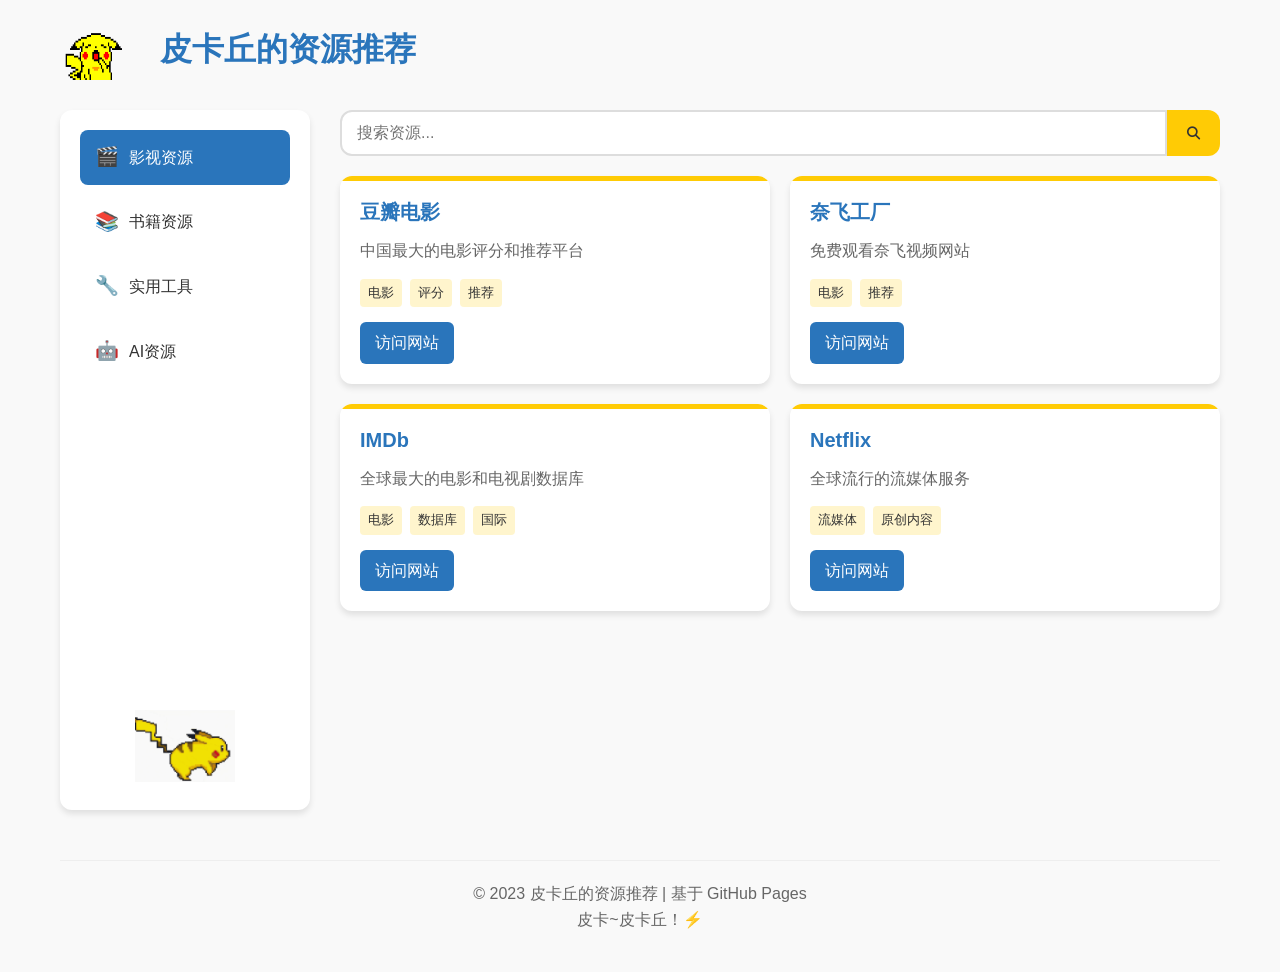
==== index.html @ 7ea78b80 "Add files via upload" ====
<!DOCTYPE html>
<html lang="zh-CN">
<head>
    <meta charset="UTF-8">
    <meta name="viewport" content="width=device-width, initial-scale=1.0">
    <title>皮卡丘的资源推荐</title>
    <link rel="stylesheet" href="css/style.css">
    <link rel="stylesheet" href="https://cdnjs.cloudflare.com/ajax/libs/font-awesome/6.4.0/css/all.min.css">
</head>
<body>
    <div class="container">
        <header>
            <div class="logo">
                <img src="images/pikachu.png" alt="皮卡丘" id="pikachu">
                <h1>皮卡丘的资源推荐</h1>
            </div>
        </header>
        
        <main>
            <aside class="sidebar">
                <div class="category-list" id="categoryList">
                    <!-- 分类将通过JS动态生成 -->
                </div>
                <div class="pikachu-animation">
                    <img src="images/pikachu-running.gif" alt="奔跑的皮卡丘">
                </div>
            </aside>
            
            <section class="content">
                <div class="search-bar">
                    <input type="text" id="searchInput" placeholder="搜索资源...">
                    <button id="searchButton"><i class="fas fa-search"></i></button>
                </div>
                
                <div class="resource-grid" id="resourceGrid">
                    <!-- 资源卡片将通过JS动态生成 -->
                </div>
            </section>
        </main>
        
        <footer>
            <p>© 2023 皮卡丘的资源推荐 | 基于 GitHub Pages</p>
            <p>皮卡~皮卡丘！⚡</p>
        </footer>
    </div>

    <script src="js/main.js"></script>
</body>
</html>
---- css/style.css ----
:root {
    --primary-color: #ffcb05; /* 皮卡丘黄 */
    --secondary-color: #2a75bb; /* 宝可梦蓝 */
    --accent-color: #ff5722;
    --text-color: #333;
    --light-bg: #f9f9f9;
    --card-bg: #fff;
    --shadow: 0 4px 6px rgba(0, 0, 0, 0.1);
    --border-radius: 12px;
}

* {
    margin: 0;
    padding: 0;
    box-sizing: border-box;
}

body {
    font-family: 'Segoe UI', Tahoma, Geneva, Verdana, sans-serif;
    background-color: var(--light-bg);
    color: var(--text-color);
    line-height: 1.6;
}

.container {
    max-width: 1200px;
    margin: 0 auto;
    padding: 20px;
}

/* 头部样式 */
header {
    margin-bottom: 30px;
}

.logo {
    display: flex;
    align-items: center;
    gap: 10px;
}

.logo img {
    width: 90px;
    height: 60px;
    animation: bounce 2s infinite;
}

.logo h1 {
    color: var(--secondary-color);
    font-size: 2rem;
}

/* 主内容区域 */
main {
    display: flex;
    gap: 30px;
    min-height: calc(100vh - 200px);
}

/* 侧边栏样式 */
.sidebar {
    flex: 0 0 250px;
    background-color: var(--card-bg);
    border-radius: var(--border-radius);
    padding: 20px;
    box-shadow: var(--shadow);
    display: flex;
    flex-direction: column;
    justify-content: space-between;
}

.category-list {
    display: flex;
    flex-direction: column;
    gap: 10px;
}

.category-item {
    display: flex;
    align-items: center;
    padding: 12px 15px;
    border-radius: 8px;
    cursor: pointer;
    transition: all 0.3s ease;
}

.category-item:hover {
    background-color: rgba(42, 117, 187, 0.1);
}

.category-item.active {
    background-color: var(--secondary-color);
    color: white;
}

.category-icon {
    margin-right: 10px;
    font-size: 1.2rem;
}

.pikachu-animation {
    margin-top: 30px;
    text-align: center;
}

.pikachu-animation img {
    width: 100px;
    height: auto;
}

/* 内容区域样式 */
.content {
    flex: 1;
}

.search-bar {
    display: flex;
    margin-bottom: 20px;
}

.search-bar input {
    flex: 1;
    padding: 12px 15px;
    border: 2px solid #ddd;
    border-radius: var(--border-radius) 0 0 var(--border-radius);
    font-size: 1rem;
    outline: none;
    transition: border-color 0.3s;
}

.search-bar input:focus {
    border-color: var(--primary-color);
}

.search-bar button {
    background-color: var(--primary-color);
    color: var(--text-color);
    border: none;
    padding: 0 20px;
    border-radius: 0 var(--border-radius) var(--border-radius) 0;
    cursor: pointer;
    transition: background-color 0.3s;
}

.search-bar button:hover {
    background-color: #e6b800;
}

/* 资源网格 */
.resource-grid {
    display: grid;
    grid-template-columns: repeat(auto-fill, minmax(300px, 1fr));
    gap: 20px;
}

.resource-card {
    background-color: var(--card-bg);
    border-radius: var(--border-radius);
    box-shadow: var(--shadow);
    overflow: hidden;
    transition: transform 0.3s, box-shadow 0.3s;
    position: relative;
}

.resource-card:hover {
    transform: translateY(-5px);
    box-shadow: 0 10px 20px rgba(0, 0, 0, 0.15);
}

.resource-card::before {
    content: '';
    position: absolute;
    top: 0;
    left: 0;
    width: 100%;
    height: 5px;
    background-color: var(--primary-color);
}

.card-content {
    padding: 20px;
}

.card-title {
    font-size: 1.25rem;
    margin-bottom: 10px;
    color: var(--secondary-color);
}

.card-description {
    color: #666;
    margin-bottom: 15px;
}

.card-tags {
    display: flex;
    flex-wrap: wrap;
    gap: 8px;
    margin-bottom: 15px;
}

.tag {
    background-color: rgba(255, 203, 5, 0.2);
    color: var(--text-color);
    padding: 4px 8px;
    border-radius: 4px;
    font-size: 0.8rem;
}

.card-link {
    display: inline-block;
    background-color: var(--secondary-color);
    color: white;
    padding: 8px 15px;
    border-radius: 6px;
    text-decoration: none;
    transition: background-color 0.3s;
}

.card-link:hover {
    background-color: #1a65ab;
}

/* 页脚样式 */
footer {
    margin-top: 50px;
    text-align: center;
    color: #666;
    padding: 20px 0;
    border-top: 1px solid #eee;
}

/* 动画 */
@keyframes bounce {
    0%, 100% {
        transform: translateY(0);
    }
    50% {
        transform: translateY(-10px);
    }
}

/* 响应式设计 */
@media (max-width: 768px) {
    main {
        flex-direction: column;
    }
    
    .sidebar {
        flex: none;
        margin-bottom: 20px;
    }
    
    .resource-grid {
        grid-template-columns: 1fr;
    }
}
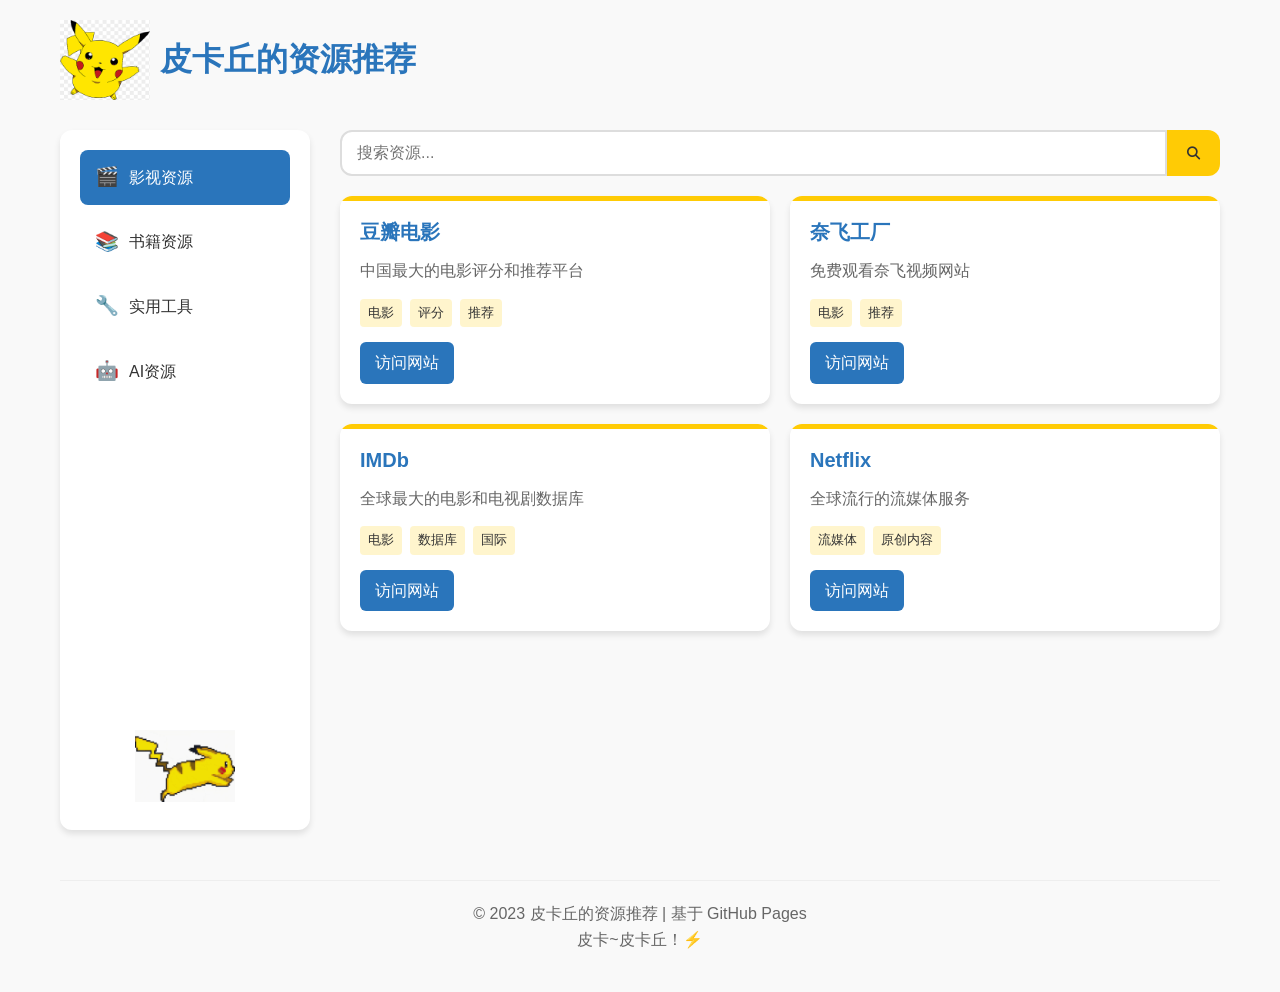
==== commit 8a7fba54: "Add files via upload" ====
--- a/index.html
+++ b/index.html
@@ -11,7 +11,7 @@
     <div class="container">
         <header>
             <div class="logo">
-                <img src="images/pikachu.png" alt="皮卡丘" id="pikachu">
+                <img src="images/pikachu1.png" alt="皮卡丘" id="pikachu">
                 <h1>皮卡丘的资源推荐</h1>
             </div>
         </header>
--- a/css/style.css
+++ b/css/style.css
@@ -41,7 +41,7 @@
 
 .logo img {
     width: 90px;
-    height: 60px;
+    height: 80px;
     animation: bounce 2s infinite;
 }
 
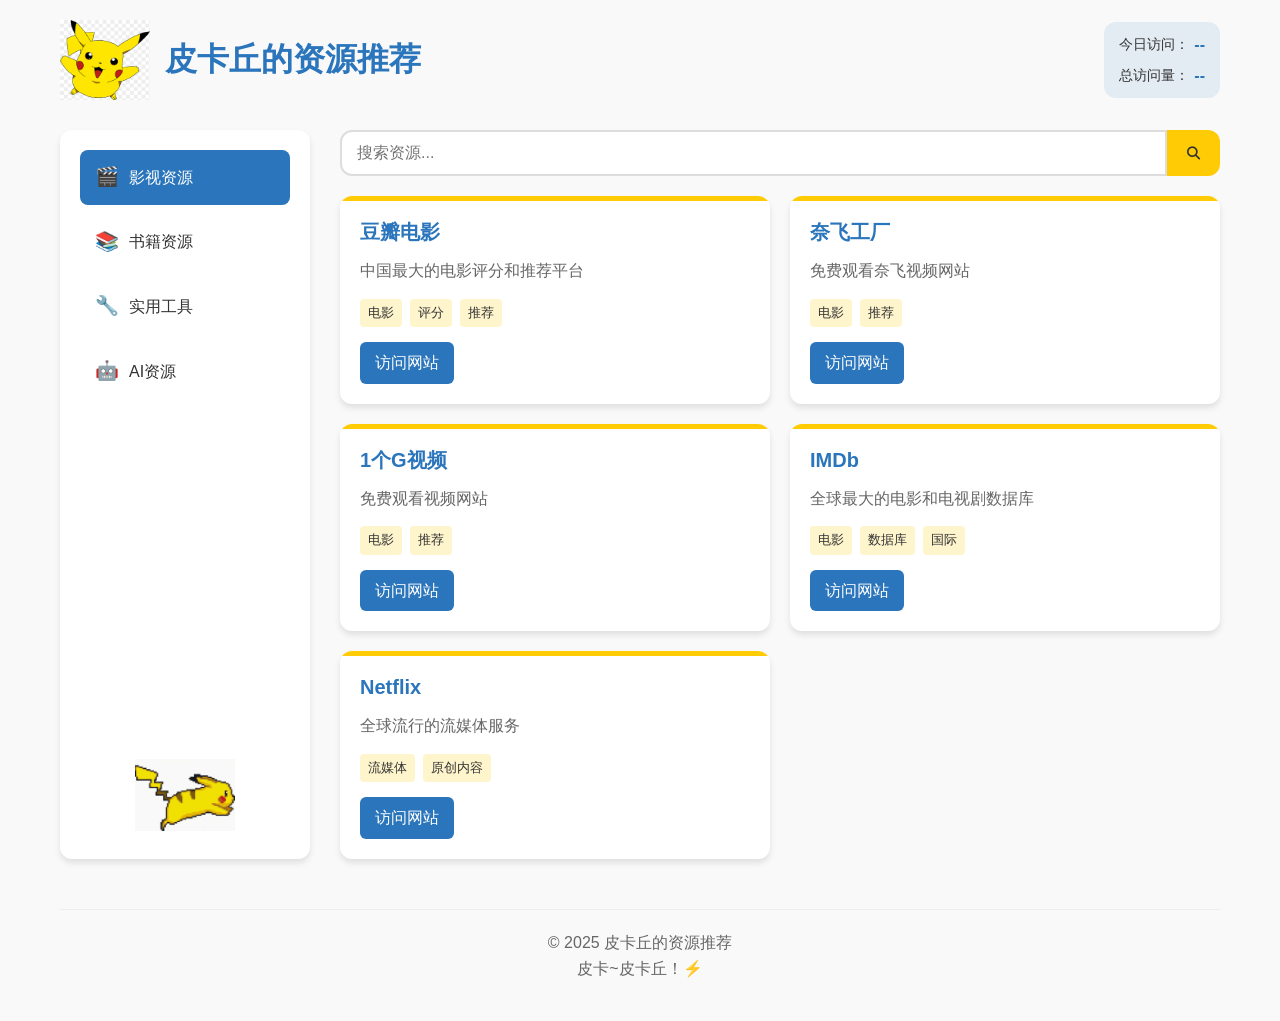
==== commit ef2b537e: "Add files via upload" ====
--- a/index.html
+++ b/index.html
@@ -9,10 +9,21 @@
 </head>
 <body>
     <div class="container">
+        <!-- 移除多余的 top-bar div，修正 header 结构 -->
         <header>
             <div class="logo">
                 <img src="images/pikachu1.png" alt="皮卡丘" id="pikachu">
                 <h1>皮卡丘的资源推荐</h1>
+            </div>
+            <div class="visit-stats">
+                <div class="stat-item">
+                    <span class="stat-label">今日访问：</span>
+                    <span class="stat-value" id="busuanzi_value_site_pv">--</span>
+                </div>
+                <div class="stat-item">
+                    <span class="stat-label">总访问量：</span>
+                    <span class="stat-value" id="busuanzi_value_site_uv">--</span>
+                </div>
             </div>
         </header>
         
@@ -39,11 +50,12 @@
         </main>
         
         <footer>
-            <p>© 2023 皮卡丘的资源推荐 | 基于 GitHub Pages</p>
+            <p>© 2025 皮卡丘的资源推荐</p>
             <p>皮卡~皮卡丘！⚡</p>
         </footer>
     </div>
 
     <script src="js/main.js"></script>
+    <script async src="//busuanzi.ibruce.info/busuanzi/2.3/busuanzi.pure.mini.js"></script>
 </body>
 </html>
--- a/css/style.css
+++ b/css/style.css
@@ -31,12 +31,49 @@
 /* 头部样式 */
 header {
     margin-bottom: 30px;
+    display: flex;
+    justify-content: space-between;
+    align-items: center;
 }
 
 .logo {
     display: flex;
     align-items: center;
-    gap: 10px;
+    gap: 15px;
+}
+
+/* 访问统计样式 */
+.visit-stats {
+    display: flex;
+    flex-direction: column;
+    gap: 5px;
+    background-color: rgba(42, 117, 187, 0.1);
+    padding: 10px 15px;
+    border-radius: var(--border-radius);
+}
+
+.stat-item {
+    display: flex;
+    align-items: center;
+    gap: 5px;
+}
+
+.stat-label {
+    font-size: 0.9rem;
+    color: var(--text-color);
+}
+
+.stat-value {
+    font-weight: bold;
+    color: var(--secondary-color);
+}
+
+/* 响应式设计 */
+@media (max-width: 768px) {
+    header {
+        flex-direction: column;
+        gap: 15px;
+    }
 }
 
 .logo img {
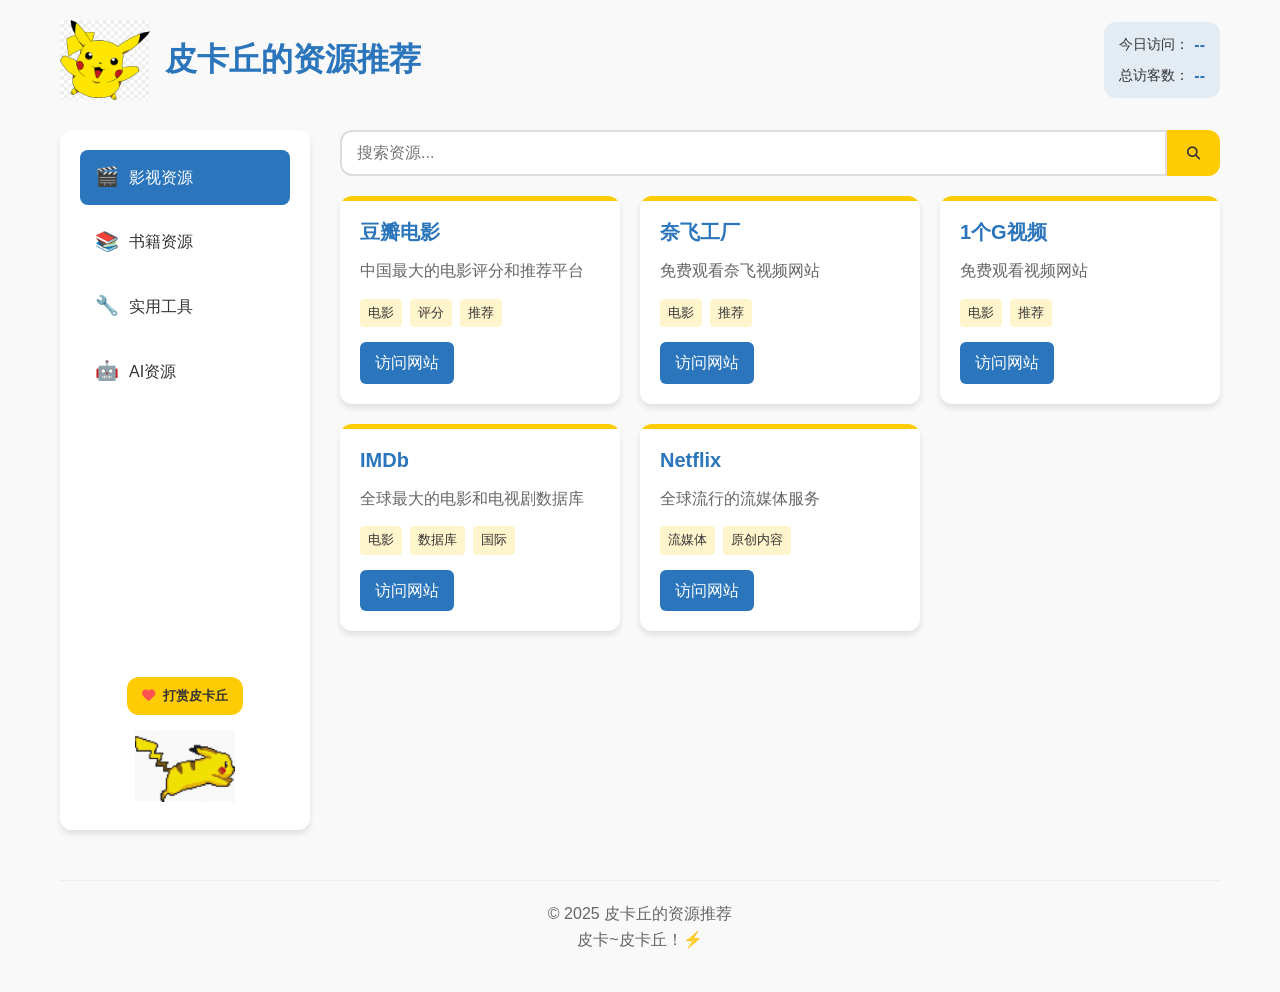
==== commit 11df93b3: "Add files via upload" ====
--- a/index.html
+++ b/index.html
@@ -21,7 +21,7 @@
                     <span class="stat-value" id="busuanzi_value_site_pv">--</span>
                 </div>
                 <div class="stat-item">
-                    <span class="stat-label">总访问量：</span>
+                    <span class="stat-label">总访客数：</span>
                     <span class="stat-value" id="busuanzi_value_site_uv">--</span>
                 </div>
             </div>
@@ -31,6 +31,12 @@
             <aside class="sidebar">
                 <div class="category-list" id="categoryList">
                     <!-- 分类将通过JS动态生成 -->
+                </div>
+                <!-- 添加打赏按钮 -->
+                <div class="donate-container">
+                    <button id="donateButton" class="donate-button">
+                        <i class="fas fa-heart"></i> 打赏皮卡丘
+                    </button>
                 </div>
                 <div class="pikachu-animation">
                     <img src="images/pikachu-running.gif" alt="奔跑的皮卡丘">
@@ -55,7 +61,44 @@
         </footer>
     </div>
 
+    <!-- 打赏模态框 -->
+    <div id="donateModal" class="modal">
+        <div class="modal-content">
+            <span class="close-button">&times;</span>
+            <h2>请皮卡丘喝杯奶茶 <i class="fas fa-coffee"></i></h2>
+            <div class="donate-tabs">
+                <div class="donate-tab active" data-tab="wechat">微信支付</div>
+                <div class="donate-tab" data-tab="alipay">支付宝</div>
+            </div>
+            <div class="donate-qrcodes">
+                <div class="qrcode-container active" id="wechat-qrcode">
+                    <img src="images/wechat-qrcode.png" alt="微信支付二维码">
+                    <p>微信扫一扫，请皮卡丘喝奶茶</p>
+                </div>
+                <div class="qrcode-container" id="alipay-qrcode">
+                    <img src="images/alipay-qrcode.png" alt="支付宝二维码">
+                    <p>支付宝扫一扫，请皮卡丘喝奶茶</p>
+                </div>
+            </div>
+            <button id="donateCompleteButton" class="donate-complete-button">我已完成打赏</button>
+        </div>
+    </div>
+
+    <!-- 感谢模态框 -->
+    <div id="thankModal" class="modal">
+        <div class="modal-content thank-content">
+            <span class="close-button">&times;</span>
+            <div class="thank-animation">
+                <img src="images/pikachu-happy.gif" alt="开心的皮卡丘">
+            </div>
+            <h2>皮卡皮卡！(≧▽≦)/</h2>
+            <p>皮卡丘收到你的心意啦！感谢你的支持，皮卡丘会继续努力推荐更多优质资源！</p>
+            <button class="close-thank-button">关闭</button>
+        </div>
+    </div>
+
     <script src="js/main.js"></script>
+    <script src="js/donate.js"></script>
     <script async src="//busuanzi.ibruce.info/busuanzi/2.3/busuanzi.pure.mini.js"></script>
 </body>
 </html>
--- a/css/style.css
+++ b/css/style.css
@@ -186,8 +186,22 @@
 /* 资源网格 */
 .resource-grid {
     display: grid;
-    grid-template-columns: repeat(auto-fill, minmax(300px, 1fr));
+    grid-template-columns: repeat(3, 1fr); /* 修改为3列 */
     gap: 20px;
+    margin-top: 20px;
+}
+
+/* 响应式设计 */
+@media (max-width: 1200px) {
+    .resource-grid {
+        grid-template-columns: repeat(2, 1fr); /* 中等屏幕显示2列 */
+    }
+}
+
+@media (max-width: 768px) {
+    .resource-grid {
+        grid-template-columns: 1fr; /* 小屏幕显示1列 */
+    }
 }
 
 .resource-card {
@@ -291,4 +305,194 @@
     .resource-grid {
         grid-template-columns: 1fr;
     }
+}
+
+/* 打赏按钮样式 */
+.donate-container {
+    margin-top: 20px;
+    text-align: center;
+}
+
+.donate-button {
+    background-color: var(--primary-color);
+    color: var(--text-color);
+    border: none;
+    padding: 10px 15px;
+    border-radius: var(--border-radius);
+    cursor: pointer;
+    font-weight: bold;
+    transition: all 0.3s;
+    display: flex;
+    align-items: center;
+    justify-content: center;
+    margin: 0 auto;
+    gap: 8px;
+}
+
+.donate-button:hover {
+    background-color: #e6b800;
+    transform: scale(1.05);
+}
+
+.donate-button i {
+    color: #ff5252;
+}
+
+/* 模态框样式 */
+.modal {
+    display: none;
+    position: fixed;
+    z-index: 1000;
+    left: 0;
+    top: 0;
+    width: 100%;
+    height: 100%;
+    background-color: rgba(0, 0, 0, 0.5);
+    align-items: center;
+    justify-content: center;
+}
+
+.modal-content {
+    background-color: white;
+    padding: 25px;
+    border-radius: var(--border-radius);
+    max-width: 500px;
+    width: 90%;
+    position: relative;
+    box-shadow: 0 5px 15px rgba(0, 0, 0, 0.3);
+    text-align: center;
+}
+
+.close-button {
+    position: absolute;
+    top: 10px;
+    right: 15px;
+    font-size: 24px;
+    cursor: pointer;
+    color: #999;
+}
+
+.close-button:hover {
+    color: #333;
+}
+
+.modal h2 {
+    margin-top: 0;
+    color: var(--secondary-color);
+    border-bottom: 2px solid var(--primary-color);
+    padding-bottom: 10px;
+    margin-bottom: 20px;
+}
+
+/* 打赏选项卡样式 */
+.donate-tabs {
+    display: flex;
+    justify-content: center;
+    margin-bottom: 20px;
+    border-bottom: 1px solid #eee;
+}
+
+.donate-tab {
+    padding: 10px 20px;
+    cursor: pointer;
+    border-bottom: 3px solid transparent;
+    transition: all 0.3s;
+}
+
+.donate-tab.active {
+    border-bottom-color: var(--primary-color);
+    color: var(--secondary-color);
+    font-weight: bold;
+}
+
+/* 二维码容器样式 */
+.donate-qrcodes {
+    margin-bottom: 20px;
+}
+
+.qrcode-container {
+    display: none;
+    flex-direction: column;
+    align-items: center;
+}
+
+.qrcode-container.active {
+    display: flex;
+}
+
+.qrcode-container img {
+    max-width: 200px;
+    margin-bottom: 10px;
+    border: 1px solid #eee;
+    padding: 10px;
+    border-radius: 5px;
+}
+
+.qrcode-container p {
+    color: #666;
+}
+
+/* 完成打赏按钮 */
+.donate-complete-button {
+    background-color: var(--secondary-color);
+    color: white;
+    border: none;
+    padding: 10px 20px;
+    border-radius: var(--border-radius);
+    cursor: pointer;
+    font-weight: bold;
+    transition: background-color 0.3s;
+    margin-top: 10px;
+}
+
+.donate-complete-button:hover {
+    background-color: #1a65ab;
+}
+
+/* 感谢模态框样式 */
+.thank-content {
+    background-color: #fffde7;
+    border: 2px solid var(--primary-color);
+}
+
+.thank-animation {
+    margin-bottom: 15px;
+}
+
+.thank-animation img {
+    max-width: 150px;
+}
+
+.close-thank-button {
+    background-color: var(--primary-color);
+    color: var(--text-color);
+    border: none;
+    padding: 10px 20px;
+    border-radius: var(--border-radius);
+    cursor: pointer;
+    font-weight: bold;
+    transition: background-color 0.3s;
+    margin-top: 15px;
+}
+
+.close-thank-button:hover {
+    background-color: #e6b800;
+}
+
+/* 调整打赏按钮与奔跑皮卡丘的间距 */
+.donate-container {
+    margin-top: auto;
+    margin-bottom: 15px;
+    text-align: center;
+}
+
+/* 皮卡丘动画容器样式调整 */
+.pikachu-animation {
+    margin-top: 0;
+    text-align: center;
+}
+
+.pikachu-animation img {
+    max-width: 100%;
+    height: auto;
 }
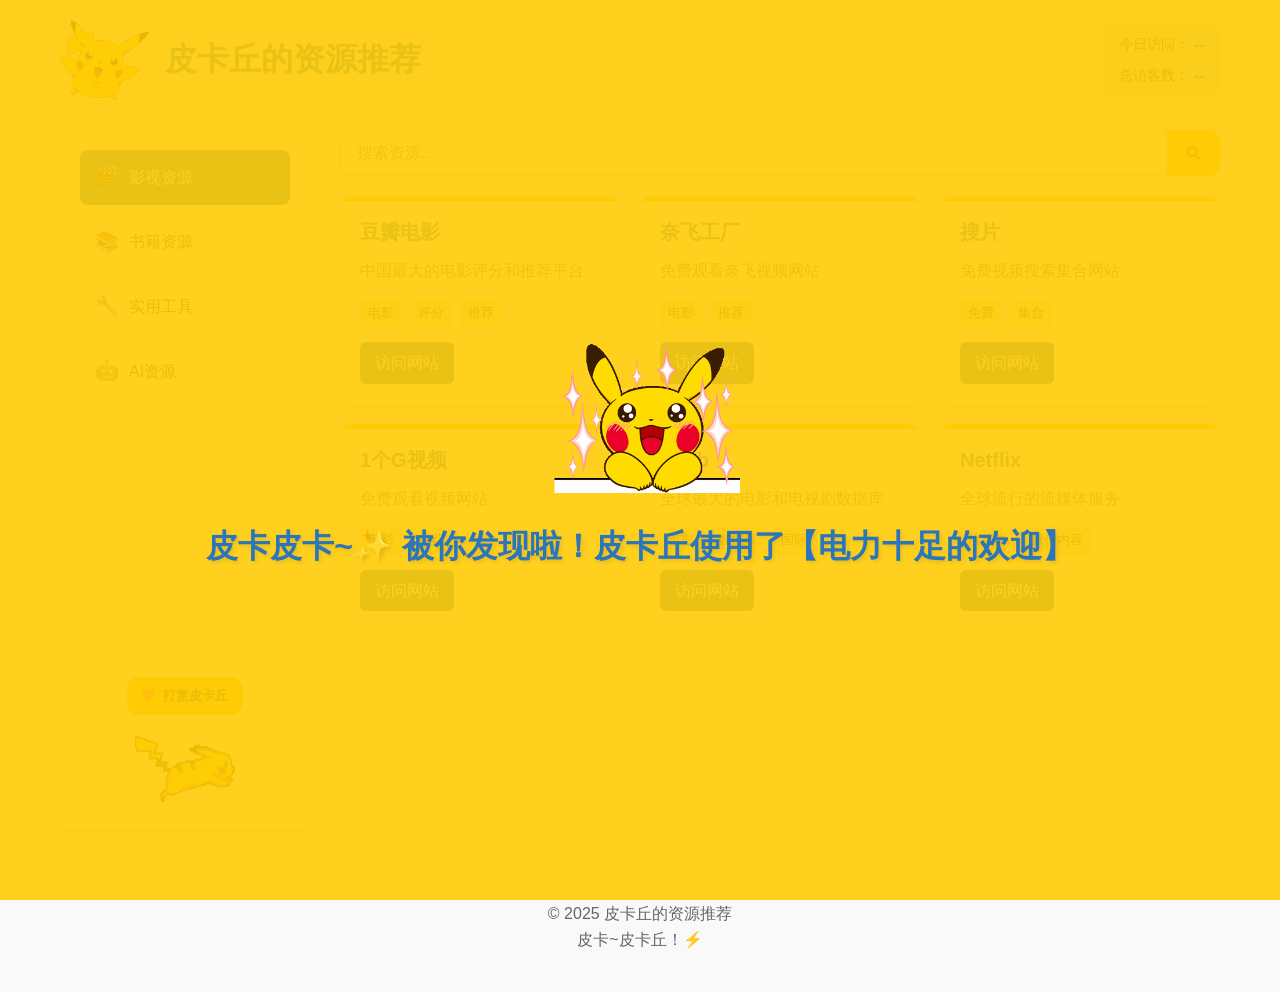
==== commit 1dbde705: "Add files via upload" ====
--- a/index.html
+++ b/index.html
@@ -8,6 +8,14 @@
     <link rel="stylesheet" href="https://cdnjs.cloudflare.com/ajax/libs/font-awesome/6.4.0/css/all.min.css">
 </head>
 <body>
+    <!-- 添加欢迎动画 -->
+    <div id="welcomeAnimation" class="welcome-animation">
+        <div class="welcome-content">
+            <img src="images/pikachu-welcome1.gif" alt="欢迎皮卡丘">
+            <h2>皮卡皮卡~✨ 被你发现啦！皮卡丘使用了【电力十足的欢迎】</h2>
+        </div>
+    </div>
+
     <div class="container">
         <!-- 移除多余的 top-bar div，修正 header 结构 -->
         <header>
@@ -97,6 +105,8 @@
         </div>
     </div>
 
+    <!-- 在其他脚本之前引入欢迎动画脚本 -->
+    <script src="js/welcome.js"></script>
     <script src="js/main.js"></script>
     <script src="js/donate.js"></script>
     <script async src="//busuanzi.ibruce.info/busuanzi/2.3/busuanzi.pure.mini.js"></script>
--- a/css/style.css
+++ b/css/style.css
@@ -495,4 +495,65 @@
 .pikachu-animation img {
     max-width: 100%;
     height: auto;
+}
+
+/* 欢迎动画样式 */
+.welcome-animation {
+    position: fixed;
+    top: 0;
+    left: 0;
+    width: 100%;
+    height: 100%;
+    background-color: rgba(255, 203, 5, 0.9);
+    display: flex;
+    justify-content: center;
+    align-items: center;
+    z-index: 2000;
+    opacity: 0;
+    visibility: hidden;
+    transition: opacity 0.5s, visibility 0.5s;
+}
+
+.welcome-animation.show {
+    opacity: 1;
+    visibility: visible;
+}
+
+.welcome-animation.hide {
+    opacity: 0;
+    visibility: hidden;
+}
+
+.welcome-content {
+    text-align: center;
+    animation: bounce-in 0.6s;
+}
+
+.welcome-content img {
+    width: 200px;
+    height: auto;
+    margin-bottom: 20px;
+}
+
+.welcome-content h2 {
+    color: var(--secondary-color);
+    font-size: 2rem;
+    text-shadow: 2px 2px 4px rgba(0, 0, 0, 0.1);
+}
+
+@keyframes bounce-in {
+    0% {
+        transform: scale(0.5);
+        opacity: 0;
+    }
+    50% {
+        transform: scale(1.05);
+    }
+    70% {
+        transform: scale(0.95);
+    }
+    100% {
+        transform: scale(1);
+        opacity: 1;
+    }
 }
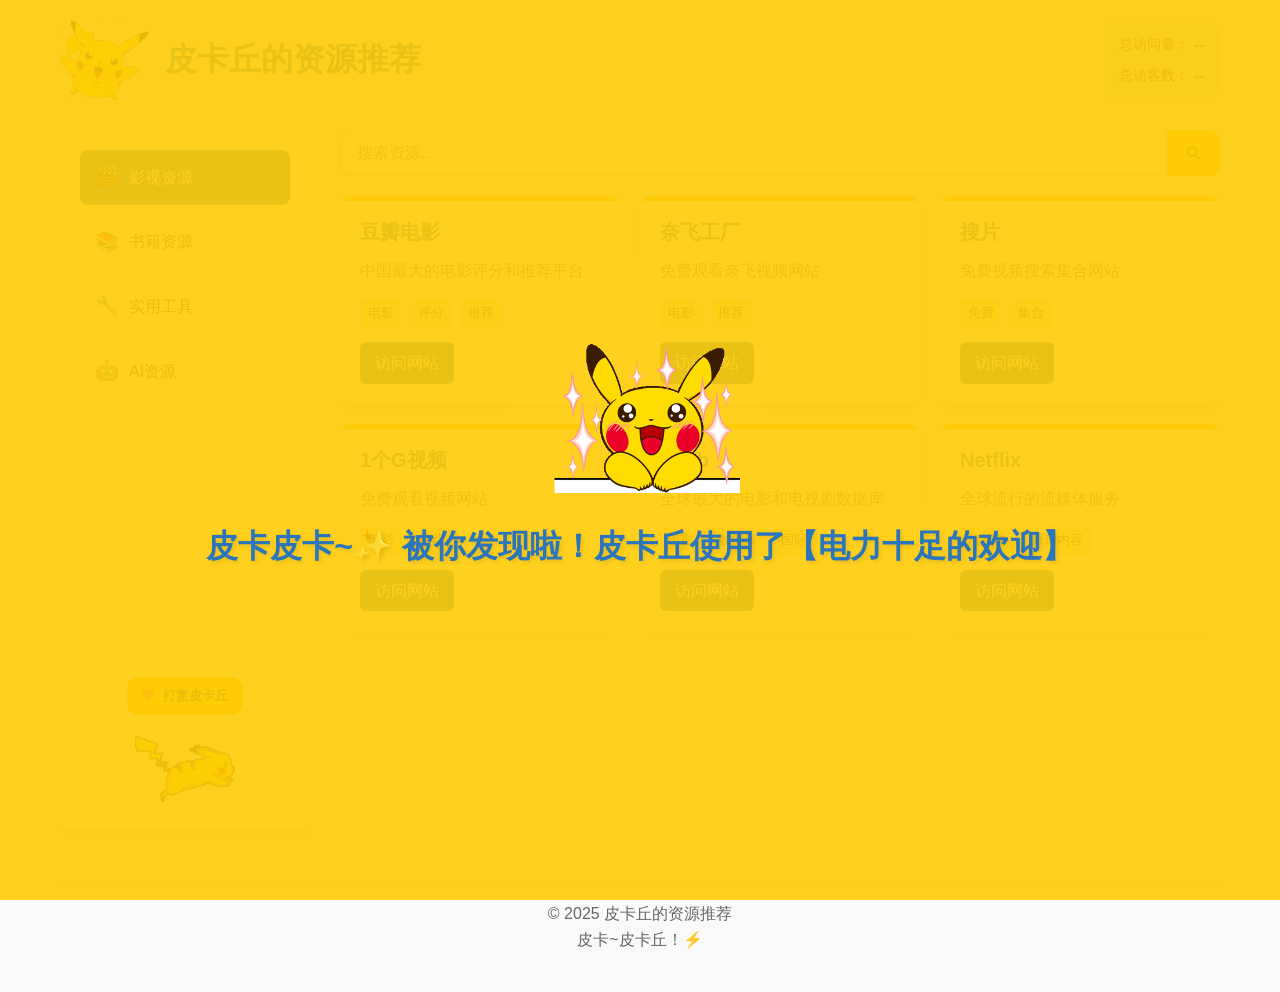
==== commit 2c87a955: "Add files via upload" ====
--- a/index.html
+++ b/index.html
@@ -25,7 +25,7 @@
             </div>
             <div class="visit-stats">
                 <div class="stat-item">
-                    <span class="stat-label">今日访问：</span>
+                    <span class="stat-label">总访问量：</span>
                     <span class="stat-value" id="busuanzi_value_site_pv">--</span>
                 </div>
                 <div class="stat-item">
